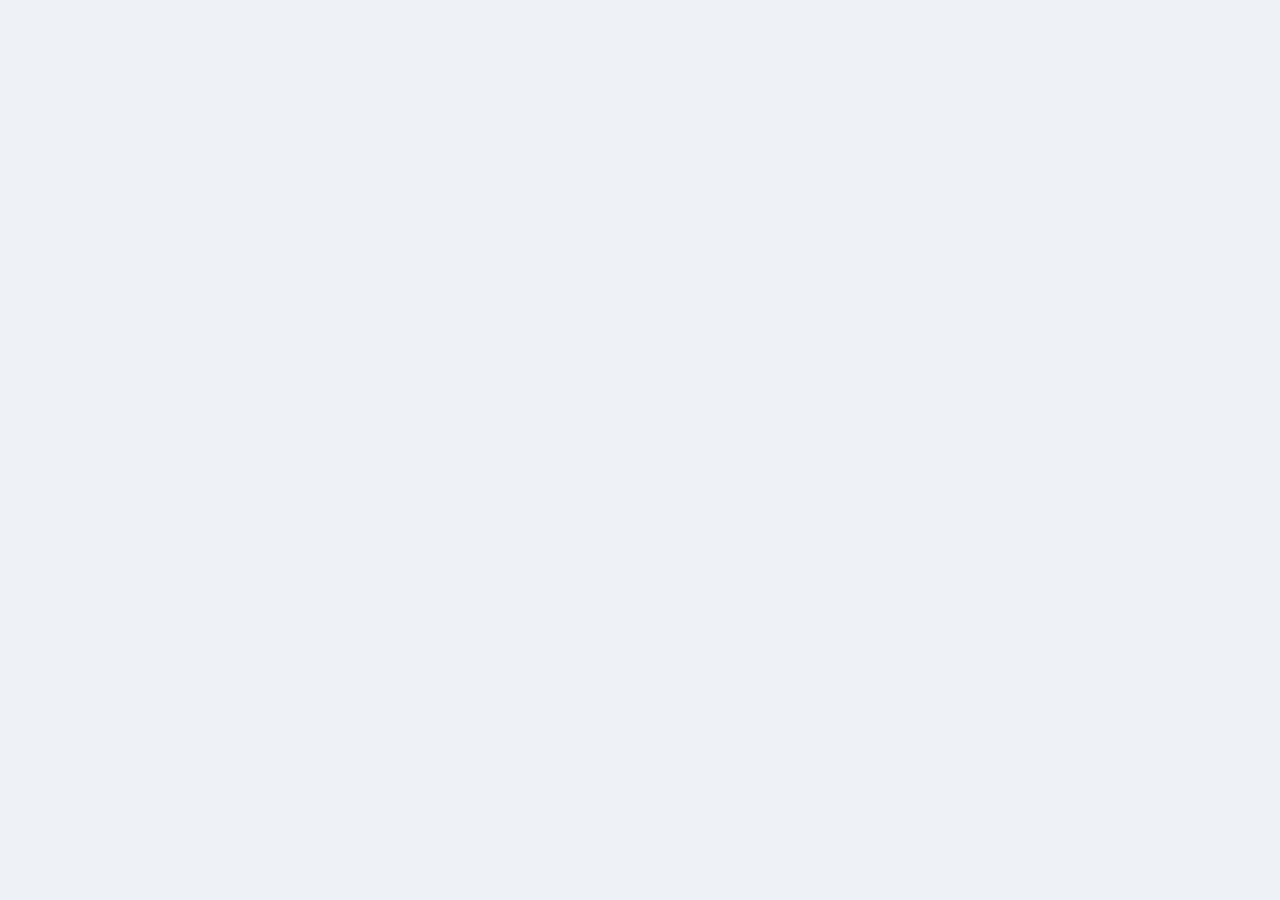
==== index.html @ 5fc493cb "Publish Migdal חיסכון חכם UI prototype Static HTML/CSS/JS click-through of the Smart Auto-Savings fl" ====
<!DOCTYPE html>
<html lang="he" dir="rtl">
<head>
<meta charset="utf-8">
<meta name="viewport" content="width=device-width, initial-scale=1">
<title>מגדל · חיסכון חכם — Smart Auto-Savings Flow</title>
<link rel="preconnect" href="https://fonts.googleapis.com">
<link rel="preconnect" href="https://fonts.gstatic.com" crossorigin>
<link href="https://fonts.googleapis.com/css2?family=Assistant:wght@300;400;500;600;700;800&display=swap" rel="stylesheet">
<link href="tokens.css" rel="stylesheet">
<link href="styles.css" rel="stylesheet">
<meta name="ext-resource-dependency" content="assets/migdal-logo.png" data-resource-id="migdalLogo" />
<meta name="ext-resource-dependency" content="assets/migdal-logo-white.png" data-resource-id="migdalLogoWhite" />
<template id="__bundler_thumbnail" data-bg-color="#020140">
  <svg viewBox="0 0 1200 800" xmlns="http://www.w3.org/2000/svg">
    <rect width="1200" height="800" fill="#020140"/>
    <circle cx="600" cy="360" r="150" fill="#a2eb9a"/>
    <text x="600" y="360" font-family="Arial, sans-serif" font-size="120" font-weight="800" fill="#020140" text-anchor="middle" dominant-baseline="central">₪</text>
    <text x="600" y="600" font-family="Arial, sans-serif" font-size="64" font-weight="800" fill="#ffffff" text-anchor="middle">חיסכון חכם</text>
  </svg>
</template>
</head>
<body>
<div id="root"></div>

<script src="https://unpkg.com/react@18.3.1/umd/react.development.js" integrity="sha384-hD6/rw4ppMLGNu3tX5cjIb+uRZ7UkRJ6BPkLpg4hAu/6onKUg4lLsHAs9EBPT82L" crossorigin="anonymous"></script>
<script src="https://unpkg.com/react-dom@18.3.1/umd/react-dom.development.js" integrity="sha384-u6aeetuaXnQ38mYT8rp6sbXaQe3NL9t+IBXmnYxwkUI2Hw4bsp2Wvmx4yRQF1uAm" crossorigin="anonymous"></script>
<script src="https://unpkg.com/@babel/standalone@7.29.0/babel.min.js" integrity="sha384-m08KidiNqLdpJqLq95G/LEi8Qvjl/xUYll3QILypMoQ65QorJ9Lvtp2RXYGBFj1y" crossorigin="anonymous"></script>

<script type="text/babel" src="chrome.jsx"></script>
<script type="text/babel" src="screens-a.jsx"></script>
<script type="text/babel" src="screens-b.jsx"></script>
<script type="text/babel" src="screens-c.jsx"></script>

<script type="text/babel">
const { useState, useEffect, useRef } = React;

const STEPS = [
  { id: 0, label: "גילוי" },
  { id: 1, label: "הסבר ערך" },
  { id: 2, label: "חיבור בנק" },
  { id: 3, label: "אשף · רצפה" },
  { id: 4, label: "אשף · הזדמנות" },
  { id: 5, label: "אשף · הקצאה ואישור" },
  { id: 6, label: "אשף · יעד וסיכום" },
  { id: 7, label: "הופעל" },
  { id: 8, label: "דשבורד" },
  { id: 9, label: "חודש חזק · אישור בנק" },
];

const DEFAULT_WZ = {
  floor: 500,
  rules: {
    cashflow: { on: true, pct: 20 },
    ceiling: { on: false, cap: 7000 },
    fixed: { on: false, amt: 300 },
    salary: { on: false, pct: 10 },
  },
  alloc: { gemel: 60, policy: 40 },
  approval: { floor: "auto", opp: "r2p" },
  guard: { on: true, balanceFloor: 3000, monthlyCap: 4000 },
  goal: 100000,
};

const LS = "migdal-smart-savings-v1";
function load() {
  try { return JSON.parse(localStorage.getItem(LS)) || {}; } catch (e) { return {}; }
}

function App() {
  const saved = load();
  const [step, setStep] = useState(saved.step || 0);
  const [activated, setActivated] = useState(saved.activated || false);
  const [bank, setBank] = useState(saved.bank || null);
  const [pushApproved, setPushApproved] = useState(saved.pushApproved || false);
  const [paused, setPaused] = useState(saved.paused || false);
  const [wz, setWz] = useState(saved.wz || DEFAULT_WZ);
  const [toast, setToast] = useState(false);
  const viewRef = useRef(null);

  // persist
  useEffect(() => {
    localStorage.setItem(LS, JSON.stringify({ step, activated, bank, pushApproved, paused, wz }));
  }, [step, activated, bank, pushApproved, paused, wz]);

  function go(n) {
    if (n === 7) setActivated(true);
    setStep(n);
    if (viewRef.current) viewRef.current.scrollTo({ top: 0, behavior: "auto" });
  }
  const upd = (patch) => setWz((p) => ({ ...p, ...patch }));

  function onApprove() {
    setPushApproved(true);
    setToast(true);
    setTimeout(() => setToast(false), 3600);
  }

  function reset() {
    setStep(0); setActivated(false); setBank(null); setPushApproved(false); setPaused(false); setWz(DEFAULT_WZ);
  }

  function renderScreen() {
    switch (step) {
      case 0: return <HomeScreen go={go} activated={activated} surplus={2300} />;
      case 1: return <EducationScreen go={go} />;
      case 2: return <ConnectScreen go={go} setBank={setBank} />;
      case 3: case 4: case 5: case 6:
        return <WizardScreen step={step} go={go} wz={wz} upd={upd} bank={bank} />;
      case 7: return <ConfirmScreen go={go} wz={wz} bank={bank} />;
      case 8: return <Dashboard go={go} wz={wz} pushApproved={pushApproved} paused={paused} setPaused={setPaused} />;
      case 9: return (
        <React.Fragment>
          <Dashboard go={go} wz={wz} pushApproved={pushApproved} paused={paused} setPaused={setPaused} />
          <StrongMonth go={go} onApprove={onApprove} bank={bank} />
        </React.Fragment>
      );
      default: return null;
    }
  }

  return (
    <React.Fragment>
      <div className="browser">
        <div className="browser-bar">
          <div className="dots"><i></i><i></i><i></i></div>
          <div className="url"><Icon name="lock" className="lock" /> my.migdal.co.il/personal/smart-savings</div>
          <div style={{ width: 54 }}></div>
        </div>
        <div className="browser-view" ref={viewRef}>
          {toast && <div className="toast"><Icon name="check" /> ₪1,500 הופקדו לקופת הגמל להשקעה · הטראקר עודכן</div>}
          <Header onHome={() => go(0)} />
          <SubNav active="המוצרים שלי" />
          {renderScreen()}
        </div>
      </div>

      {/* Flow navigator */}
      <div className="navrail">
        <button className="narr" disabled={step === 0} onClick={() => go(step - 1)}><Icon name="chevron-right" /></button>
        {STEPS.map((s, i) => (
          <React.Fragment key={s.id}>
            {(i === 3 || i === 7) && <span className="nsep"></span>}
            <span className={"nstep" + (step === s.id ? " cur" : "")} title={s.label} onClick={() => go(s.id)}>{s.id}</span>
          </React.Fragment>
        ))}
        <span className="nlabel">{STEPS[step].label}</span>
        <button className="narr" disabled={step === 9} onClick={() => go(step + 1)}><Icon name="chevron-left" /></button>
      </div>
    </React.Fragment>
  );
}

ReactDOM.createRoot(document.getElementById("root")).render(<App />);
</script>
</body>
</html>
---- tokens.css ----
/* ============================================================
   MIGDAL DESIGN SYSTEM — Foundations
   Colors + Typography tokens
   ------------------------------------------------------------
   Brand: Migdal (מגדל) — Israel's leading insurance & finance group.
   Direction: RTL (Hebrew-first). Latin supported.

   FONTS: Migdal's brand face is **Migdal RagSans** (self-hosted in fonts/).
   Four weights now supplied and wired: ExtraLight, Light, Bold, Black.
   Both display AND body use RagSans (body 400 renders the Light cut).
     - Display / headings : "Migdal RagSans"  (Bold 700, Black 900)
     - Body / UI          : "Migdal RagSans"  (Light, ~400)
   RagSans is loaded via @font-face in this file. "Assistant" remains only
   as a system fallback. Load Assistant from CDN if you want the fallback live:
   <link rel="preconnect" href="https://fonts.googleapis.com">
   <link rel="preconnect" href="https://fonts.gstatic.com" crossorigin>
   <link href="https://fonts.googleapis.com/css2?family=Assistant:wght@300;400;500;600;700;800&family=Heebo:wght@400;500;700;800;900&display=swap" rel="stylesheet">
   ============================================================ */

/* ---------- BRAND FONT (self-hosted) ----------
   Migdal RagSans — the real brand face. Four supplied weights, all self-hosted.
   Mapped across the numeric range so body (400) renders Light and headings
   (700) render Bold; Black (900) is available for big display moments.
   url() is relative to THIS stylesheet (project root). */
@font-face {
  font-family: "Migdal RagSans";
  src: url("fonts/1_Migdal_RagSans-ExtraLight.otf") format("opentype");
  font-weight: 100 275; font-style: normal; font-display: swap;
}
@font-face {
  font-family: "Migdal RagSans";
  src: url("fonts/1_Migdal_RagSans-Light.otf") format("opentype");
  font-weight: 300 450; font-style: normal; font-display: swap;
}
@font-face {
  font-family: "Migdal RagSans";
  src: url("fonts/1_Migdal_RagSans-Bold.otf") format("opentype");
  font-weight: 500 800; font-style: normal; font-display: swap;
}
@font-face {
  font-family: "Migdal RagSans";
  src: url("fonts/1_Migdal_RagSans-Black.otf") format("opentype");
  font-weight: 850 1000; font-style: normal; font-display: swap;
}

:root {
  /* ---------- BRAND CORE ---------- */
  --mig-ink:        #020140; /* primary navy — logo, body text, dark surfaces */
  --mig-ink-2:      #212058; /* softened navy — headings over light-blue bgs   */
  --mig-blue:       #3d65e3; /* signature indigo — links, "מגדל שלי" portal     */
  --mig-blue-deep:  #2a49ad; /* pressed / visited indigo                        */
  --mig-green:      #a2eb9a; /* signature mint — primary CTA fill               */
  --mig-green-600:  #8fe086; /* CTA hover                                       */
  --mig-green-700:  #74cf6f; /* CTA pressed                                     */
  --mig-green-soft: #96e6a1; /* mascot / illustration green                     */

  /* ---------- NEUTRALS ---------- */
  --mig-white:      #ffffff;
  --mig-paper:      #fbfbfd; /* page surface, faint cool white                  */
  --mig-mist:       #f3f6fb; /* section band / hover row                        */
  --mig-line-soft:  #e2e9f3; /* sub-nav band, hairline fills                    */
  --mig-line:       #d4ddec; /* borders, dividers                               */
  --mig-slate-400:  #9aa3bd; /* muted text, placeholders                        */
  --mig-slate-600:  #5b658a; /* secondary text                                  */

  /* ---------- MARKETING / GRADIENT ---------- */
  --mig-sky-1:      #d0ebfa; /* hero sky top                                    */
  --mig-sky-2:      #def0f9; /* hero sky mid                                    */
  --mig-sand:       #ecf0f3; /* hero floor / horizon                            */
  --grad-hero: linear-gradient(180deg, var(--mig-sky-1) 0%, var(--mig-sky-2) 48%, var(--mig-sand) 100%);

  /* ---------- SEMANTIC ---------- */
  --fg-1:           var(--mig-ink);      /* primary text          */
  --fg-2:           var(--mig-slate-600);/* secondary text        */
  --fg-3:           var(--mig-slate-400);/* tertiary / disabled   */
  --fg-on-dark:     var(--mig-white);
  --fg-link:        var(--mig-blue);
  --bg-1:           var(--mig-white);    /* base surface          */
  --bg-2:           var(--mig-mist);     /* raised band           */
  --bg-dark:        var(--mig-ink);      /* dark surface          */
  --accent:         var(--mig-green);    /* primary action        */
  --accent-fg:      var(--mig-ink);      /* text on green         */
  --success:        #3f8568; /* muted, mint-family green               */
  --warning:        #8f7636; /* restrained dark gold (de-orange-d)      */
  --error:          #b65058; /* muted dusty red, reserved for errors    */
  --info:           var(--mig-blue);

  /* ---------- TYPE FAMILIES ---------- */
  --font-display: "Migdal RagSans", "Heebo", system-ui, sans-serif;
  --font-body:    "Migdal RagSans", "Assistant", system-ui, sans-serif;
  --font-mono:    "SFMono-Regular", ui-monospace, "Menlo", monospace;

  /* ---------- TYPE SCALE (px @ 16 root) ---------- */
  --fs-display: 60px;  --lh-display: 1.04; --ls-display: -0.01em;
  --fs-h1:      44px;  --lh-h1:      1.08; --ls-h1:      -0.01em;
  --fs-h2:      32px;  --lh-h2:      1.12;
  --fs-h3:      24px;  --lh-h3:      1.2;
  --fs-h4:      20px;  --lh-h4:      1.25;
  --fs-lead:    22px;  --lh-lead:    1.45;
  --fs-body:    18px;  --lh-body:    1.55;
  --fs-sm:      16px;  --lh-sm:      1.5;
  --fs-cap:     14px;  --lh-cap:     1.45;
  --fs-micro:   12px;  --lh-micro:   1.4;

  --fw-light: 300; --fw-reg: 400; --fw-med: 500; --fw-semi: 600; --fw-bold: 700; --fw-black: 800;

  /* ---------- SPACING (4px base) ---------- */
  --sp-1: 4px;  --sp-2: 8px;  --sp-3: 12px; --sp-4: 16px; --sp-5: 20px;
  --sp-6: 24px; --sp-8: 32px; --sp-10: 40px; --sp-12: 48px; --sp-16: 64px;
  --sp-20: 80px; --sp-24: 96px;

  /* ---------- RADII ---------- */
  --r-xs: 4px; --r-sm: 8px; --r-md: 12px; --r-lg: 16px; --r-xl: 24px; --r-pill: 999px;

  /* ---------- ELEVATION ---------- */
  --sh-1: 0 1px 2px rgba(2,1,64,.06), 0 1px 1px rgba(2,1,64,.04);
  --sh-2: 0 4px 12px rgba(2,1,64,.08);
  --sh-3: 0 12px 32px rgba(2,1,64,.10);
  --sh-card: 0 18px 48px rgba(2,1,64,.12); /* big elevated marketing card */
  --sh-focus: 0 0 0 3px rgba(61,101,227,.35);
}

/* ============================================================
   SEMANTIC ELEMENT STYLES
   ============================================================ */
.mig-display { font-family: var(--font-display); font-weight: var(--fw-black);
  font-size: var(--fs-display); line-height: var(--lh-display); letter-spacing: var(--ls-display); color: var(--fg-1); }
.mig-h1 { font-family: var(--font-display); font-weight: var(--fw-bold);
  font-size: var(--fs-h1); line-height: var(--lh-h1); letter-spacing: var(--ls-h1); color: var(--fg-1); }
.mig-h2 { font-family: var(--font-display); font-weight: var(--fw-bold);
  font-size: var(--fs-h2); line-height: var(--lh-h2); color: var(--fg-1); }
.mig-h3 { font-family: var(--font-display); font-weight: var(--fw-bold);
  font-size: var(--fs-h3); line-height: var(--lh-h3); color: var(--fg-1); }
.mig-h4 { font-family: var(--font-body); font-weight: var(--fw-bold);
  font-size: var(--fs-h4); line-height: var(--lh-h4); color: var(--fg-1); }
.mig-lead { font-family: var(--font-body); font-weight: var(--fw-reg);
  font-size: var(--fs-lead); line-height: var(--lh-lead); color: var(--fg-2); }
.mig-body { font-family: var(--font-body); font-weight: var(--fw-reg);
  font-size: var(--fs-body); line-height: var(--lh-body); color: var(--fg-1); }
.mig-sm { font-family: var(--font-body); font-weight: var(--fw-reg);
  font-size: var(--fs-sm); line-height: var(--lh-sm); color: var(--fg-2); }
.mig-cap { font-family: var(--font-body); font-weight: var(--fw-med);
  font-size: var(--fs-cap); line-height: var(--lh-cap); color: var(--fg-3); }
.mig-link { color: var(--fg-link); text-decoration: none; font-weight: var(--fw-semi); }
.mig-link:hover { text-decoration: underline; }
---- styles.css ----
/* ============================================================
   Migdal — חיסכון חכם (Smart Auto-Savings)
   Flow inside the "מגדל שלי" personal area (אזור אישי).
   Tokens from tokens.css. RTL, Hebrew-first.
   ============================================================ */
* { box-sizing: border-box; }
html, body { margin: 0; padding: 0; }
body {
  font-family: var(--font-body);
  color: var(--mig-ink);
  background: #eef1f6;
  direction: rtl;
  -webkit-font-smoothing: antialiased;
}
button { font-family: var(--font-body); cursor: pointer; border: none; background: none; }
a { color: inherit; text-decoration: none; }
img { display: block; }
::-webkit-scrollbar { width: 10px; height: 10px; }
::-webkit-scrollbar-thumb { background: #c4cde0; border-radius: 99px; border: 2px solid #eef1f6; }

/* ---------- Browser frame (sells "this is the website") ---------- */
.browser {
  max-width: 1500px; margin: 22px auto; background: #fff;
  border-radius: 14px; overflow: hidden;
  box-shadow: 0 30px 80px rgba(2,1,64,.22);
}
.browser-bar {
  display: flex; align-items: center; gap: 14px;
  background: #e8ecf3; padding: 11px 16px; border-bottom: 1px solid #d8dfeb;
  direction: ltr;
}
.dots { display: flex; gap: 8px; }
.dots i { width: 12px; height: 12px; border-radius: 50%; display: block; }
.dots i:nth-child(1){ background:#ff5f57; } .dots i:nth-child(2){ background:#febc2e; } .dots i:nth-child(3){ background:#28c840; }
.url {
  flex: 1; background: #fff; border-radius: 8px; padding: 8px 14px;
  font: 13px/1 var(--font-mono); color: var(--mig-slate-600);
  display: flex; align-items: center; gap: 8px; max-width: 560px; margin: 0 auto;
}
.url .lock { width: 13px; height: 13px; color: var(--success); }
.browser-view { height: 820px; overflow-y: auto; overflow-x: hidden; background: var(--mig-white); position: relative; scroll-behavior: smooth; }

/* ---------- Header ---------- */
.hdr {
  position: sticky; top: 0; z-index: 40;
  display: flex; align-items: center; justify-content: space-between;
  padding: 14px 36px; background: #fff; border-bottom: 1px solid var(--mig-line-soft);
}
.hdr-logo { height: 40px; cursor: pointer; }
.hdr-nav { display: flex; align-items: center; gap: 26px; }
.hdr-nav a { font-weight: 700; font-size: 15.5px; color: var(--mig-ink); display: flex; align-items: center; gap: 5px; white-space: nowrap; cursor: pointer; }
.hdr-nav a.is-active { color: var(--mig-blue); border-bottom: 3px solid var(--mig-blue); padding-bottom: 4px; }
.hdr-nav a:hover { color: var(--mig-blue); }
.hdr-nav .cv { width: 14px; height: 14px; color: var(--mig-slate-600); }
.hdr-left { display: flex; align-items: center; gap: 18px; }
.hdr-pill { background: var(--mig-ink); color: #fff; font-weight: 700; font-size: 14px; padding: 9px 18px; border-radius: 999px; }
.hdr-pill b { color: var(--mig-green); font-weight: 700; }
.hdr-lang { display: flex; align-items: center; gap: 16px; font-size: 14.5px; font-weight: 700; color: var(--mig-ink); }
.hdr-lang a { display: flex; align-items: center; gap: 5px; cursor: pointer; }
.hdr-lang .cv { width: 13px; height: 13px; color: var(--mig-slate-600); }

/* ---------- Subnav ---------- */
.subnav { display: flex; align-items: center; justify-content: space-between; background: var(--mig-line-soft); padding: 12px 36px; }
.subnav-links { display: flex; gap: 28px; }
.subnav-links a { font-weight: 700; font-size: 15px; color: var(--mig-ink); cursor: pointer; }
.subnav-links a:hover, .subnav-links a.active { color: var(--mig-blue); }
.subnav-note { display: flex; align-items: center; gap: 9px; font-size: 13.5px; color: var(--mig-slate-600); font-weight: 700; }
.subnav-note .bell { position: relative; }
.subnav-note .bell svg { width: 21px; height: 21px; color: var(--mig-ink); }
.subnav-note .bell::after { content:""; position: absolute; top: -1px; left: -1px; width: 8px; height: 8px; background: var(--error); border-radius: 50%; border: 2px solid var(--mig-line-soft); }

/* ---------- Hero band ---------- */
.band { background: linear-gradient(180deg,#f4f6fa 0%, #eef2f8 100%); padding: 26px 36px 30px; border-bottom: 1px solid var(--mig-line-soft); }
.band-inner { max-width: 1180px; margin: 0 auto; }
.crumbs { display: flex; gap: 8px; align-items: center; font-size: 13.5px; color: var(--mig-slate-600); font-weight: 700; margin-bottom: 10px; }
.crumbs .sep { color: var(--mig-slate-400); }
.crumbs .cur { color: var(--mig-ink); }
.band h1 { font-family: var(--font-display); font-weight: 800; font-size: 46px; color: var(--mig-blue); margin: 6px 0 0; }

/* ---------- Page container ---------- */
.page { max-width: 1180px; margin: 0 auto; padding: 30px 36px 80px; }
.hello { text-align: center; margin: 8px 0 30px; }
.hello h2 { font-family: var(--font-display); font-weight: 800; font-size: 30px; color: var(--mig-ink); margin: 0 0 4px; }
.hello p { font-size: 15px; color: var(--mig-slate-600); margin: 0; font-weight: 600; }

/* ---------- Section divider ---------- */
.divider { display: flex; align-items: center; gap: 22px; margin: 40px 0 26px; }
.divider::before, .divider::after { content:""; flex: 1; height: 2px; background: var(--mig-ink); opacity: .85; }
.divider span { font-family: var(--font-display); font-weight: 800; font-size: 21px; color: var(--mig-ink); white-space: nowrap; }
.section-title { font-family: var(--font-display); font-weight: 800; font-size: 26px; color: var(--mig-ink); text-align: center; margin: 30px 0 22px; }

/* ---------- Lipped cards (the portal signature) ---------- */
.tiles { display: grid; grid-template-columns: repeat(4,1fr); gap: 20px; }
.lip {
  position: relative; background: #fff; border-radius: 16px; padding: 26px 24px;
  box-shadow: 0 6px 18px rgba(2,1,64,.07);
}
.lip::after {
  content: ""; position: absolute; left: 10px; right: 10px; bottom: -5px; height: 16px;
  background: var(--mig-ink); border-radius: 0 0 16px 16px; z-index: -1;
}
.lip.blue::after { background: var(--mig-blue); }
.lip.green::after { background: var(--mig-green-700); }
.tile { display: flex; align-items: center; justify-content: space-between; cursor: pointer; transition: transform .14s; }
.tile:hover { transform: translateY(-2px); }
.tile .lbl { display: flex; flex-direction: column; gap: 6px; }
.tile .lbl b { font-family: var(--font-display); font-weight: 800; font-size: 19px; color: var(--mig-ink); }
.tile .chev { color: var(--mig-ink); display: flex; }
.tile .chev svg { width: 20px; height: 20px; }
.tile .ic { width: 40px; height: 40px; color: var(--mig-ink); }
.tile .ic svg { width: 34px; height: 34px; stroke-width: 1.4; }

/* product card */
.prods { display: grid; grid-template-columns: repeat(2,1fr); gap: 24px; max-width: 900px; margin: 0 auto; }
.pcard { position: relative; background: #fff; border-radius: 16px; padding: 30px 28px 26px; box-shadow: 0 8px 22px rgba(2,1,64,.08); display: flex; flex-direction: column; align-items: center; text-align: center; min-height: 230px; }
.pcard::after { content:""; position: absolute; left: 12px; right: 12px; bottom: -5px; height: 16px; background: var(--mig-blue); border-radius: 0 0 16px 16px; z-index: -1; }
.pcard h3 { font-family: var(--font-display); font-weight: 800; font-size: 23px; color: var(--mig-ink); margin: 0 0 16px; }
.pcard .bal { font-size: 18px; color: var(--mig-ink); font-weight: 600; margin-bottom: auto; }
.pcard .bal b { font-weight: 800; }
.pcard .cta-out { margin-top: 22px; border: 1.6px solid var(--mig-blue); color: var(--mig-blue); font-weight: 800; font-size: 15px; padding: 11px 26px; border-radius: 999px; background: #fff; }
.pcard .cta-fill { margin-top: 22px; background: var(--mig-blue); color: #fff; font-weight: 800; font-size: 15px; padding: 12px 30px; border-radius: 999px; }
.pcard .cta-out:hover { background: var(--mig-blue); color: #fff; }

/* ---------- Buttons ---------- */
.btn { display: inline-flex; align-items: center; justify-content: center; gap: 10px; font-weight: 800; border-radius: 999px; transition: background .15s, transform .08s, box-shadow .15s; font-size: 17px; padding: 14px 30px; }
.btn:active { transform: translateY(1px); }
.btn svg { width: 19px; height: 19px; }
.btn-green { background: var(--mig-green); color: var(--mig-ink); }
.btn-green:hover { background: var(--mig-green-600); }
.btn-green:active { background: var(--mig-green-700); }
.btn-dark { background: var(--mig-ink); color: #fff; }
.btn-dark .cgreen { color: var(--mig-green); }
.btn-dark:hover { background: #0a0a52; }
.btn-blue { background: var(--mig-blue); color: #fff; }
.btn-blue:hover { background: var(--mig-blue-deep); }
.btn-ghost { background: #fff; color: var(--mig-blue); border: 1.6px solid var(--mig-line); }
.btn-ghost:hover { background: var(--mig-mist); border-color: var(--mig-blue); }
.btn-lg { font-size: 19px; padding: 16px 38px; }
.btn-sm { font-size: 14.5px; padding: 10px 22px; }
.btn-block { width: 100%; }
.btn[disabled] { opacity: .45; pointer-events: none; }

/* ============================================================
   DISCOVERY BANNER (launch — prominent)
   ============================================================ */
.promo {
  position: relative; overflow: hidden; border-radius: 22px;
  background: linear-gradient(110deg,#020140 0%, #14155f 55%, #21357e 100%);
  color: #fff; padding: 40px 46px; margin-bottom: 8px;
  box-shadow: 0 18px 48px rgba(2,1,64,.22);
  display: flex; align-items: center; justify-content: space-between; gap: 40px;
}
.promo::before { content:""; position: absolute; inset: 0; background:
  radial-gradient(420px 280px at 12% 120%, rgba(162,235,154,.22), transparent 70%); pointer-events: none; }
.promo-txt { position: relative; max-width: 620px; }
.promo .kick { display: inline-flex; align-items: center; gap: 8px; background: rgba(162,235,154,.16); color: var(--mig-green); font-weight: 800; font-size: 14px; padding: 7px 14px; border-radius: 999px; margin-bottom: 16px; }
.promo .kick svg { width: 16px; height: 16px; }
.promo h2 { font-family: var(--font-display); font-weight: 800; font-size: 38px; line-height: 1.1; margin: 0 0 14px; letter-spacing: -.01em; }
.promo h2 em { font-style: normal; color: var(--mig-green); }
.promo p { font-size: 18px; line-height: 1.5; color: #cdd3ee; margin: 0 0 26px; }
.promo .promo-cta { display: flex; align-items: center; gap: 16px; flex-wrap: wrap; }
.promo .later { color: #cdd3ee; font-weight: 700; font-size: 15px; cursor: pointer; }
.promo .later:hover { color: #fff; text-decoration: underline; }
.promo-art { position: relative; flex: none; width: 280px; display: flex; align-items: center; justify-content: center; }
.surplus-coin {
  width: 220px; height: 220px; border-radius: 50%;
  background: radial-gradient(circle at 35% 30%, #b6f0ae, #7fd87a 70%);
  display: flex; flex-direction: column; align-items: center; justify-content: center;
  box-shadow: 0 18px 40px rgba(116,207,111,.4), inset 0 -8px 18px rgba(0,0,0,.08);
  color: var(--mig-ink);
}
.surplus-coin .s-lbl { font-size: 14px; font-weight: 800; opacity: .8; }
.surplus-coin .s-num { font-family: var(--font-display); font-weight: 800; font-size: 44px; line-height: 1; margin: 4px 0; }
.surplus-coin .s-sub { font-size: 13px; font-weight: 700; opacity: .75; }
.discover-note { font-size: 13px; color: var(--mig-slate-400); text-align: center; margin: 14px 0 0; }

/* subtle (post-launch) menu pill — shown in nav dropdown context, decorative */

/* ============================================================
   GENERIC FLOW SCREEN SCAFFOLD
   ============================================================ */
.flow { max-width: 760px; margin: 0 auto; padding: 38px 36px 90px; }
.flow-wide { max-width: 1000px; }
.eyebrow { display: inline-flex; align-items: center; gap: 9px; color: var(--mig-blue); font-weight: 800; font-size: 14px; letter-spacing: .02em; margin-bottom: 14px; }
.eyebrow svg { width: 18px; height: 18px; }
.flow h1.t { font-family: var(--font-display); font-weight: 800; font-size: 40px; line-height: 1.12; color: var(--mig-ink); margin: 0 0 16px; letter-spacing: -.01em; }
.flow h1.t em { font-style: normal; color: var(--mig-blue); }
.flow .lead { font-size: 19px; line-height: 1.55; color: var(--mig-slate-600); margin: 0 0 28px; }

/* ---------- Education / aha ---------- */
.aha-hook { background: #fff; border-radius: 20px; box-shadow: 0 14px 40px rgba(2,1,64,.10); padding: 38px; margin-bottom: 26px; text-align: center; border: 1px solid var(--mig-line-soft); }
.aha-hook .small { font-size: 16px; color: var(--mig-slate-600); font-weight: 700; margin: 0 0 6px; }
.aha-hook .big { font-family: var(--font-display); font-weight: 800; font-size: 56px; color: var(--mig-ink); line-height: 1; margin: 8px 0; }
.aha-hook .big span { color: var(--success); }
.aha-hook .cap { font-size: 16px; color: var(--mig-slate-600); margin: 10px 0 0; }
.aha-hook .underline-art { width: 200px; height: 8px; margin: 18px auto 0; border-radius: 99px; background: linear-gradient(90deg, var(--mig-green), var(--mig-blue)); opacity: .5; }

/* growth illustration */
.growth { background: #fff; border-radius: 20px; box-shadow: 0 14px 40px rgba(2,1,64,.10); padding: 34px 36px; border: 1px solid var(--mig-line-soft); }
.growth h3 { font-family: var(--font-display); font-weight: 800; font-size: 24px; margin: 0 0 4px; color: var(--mig-ink); }
.growth .sub { font-size: 15px; color: var(--mig-slate-600); margin: 0 0 24px; }
.chart { position: relative; height: 230px; margin: 0 0 8px; }
.bars { display: flex; align-items: flex-end; justify-content: space-around; gap: 26px; height: 100%; padding: 0 8px; border-bottom: 2px solid var(--mig-line); }
.bar-col { flex: 1; display: flex; flex-direction: column; align-items: center; gap: 0; height: 100%; justify-content: flex-end; }
.bar { width: 100%; max-width: 96px; border-radius: 10px 10px 0 0; display: flex; flex-direction: column; justify-content: flex-end; position: relative; transition: height .9s cubic-bezier(.22,1,.36,1); }
.bar .seg-principal { background: var(--mig-blue); border-radius: 10px 10px 0 0; }
.bar .seg-tax { background: var(--mig-green); }
.bar .seg-scn { background: repeating-linear-gradient(45deg, #d7def0, #d7def0 6px, #e7ecf6 6px, #e7ecf6 12px); border-radius: 10px 10px 0 0; }
.bar-yr { font-size: 13.5px; font-weight: 800; color: var(--mig-slate-600); margin-top: 10px; }
.bar-top { position: absolute; top: -24px; left: 50%; transform: translateX(-50%); font-family: var(--font-display); font-weight: 800; font-size: 15px; color: var(--mig-ink); white-space: nowrap; }
.legend { display: flex; gap: 22px; flex-wrap: wrap; margin: 22px 0 0; }
.legend span { display: flex; align-items: center; gap: 8px; font-size: 14px; font-weight: 700; color: var(--mig-slate-600); }
.legend i { width: 14px; height: 14px; border-radius: 4px; display: block; }
.disclaimer { font-size: 12.5px; line-height: 1.5; color: var(--mig-slate-400); margin: 20px 0 0; padding: 14px 16px; background: var(--mig-mist); border-radius: 12px; }

/* trust strip */
.trust { display: grid; grid-template-columns: repeat(3,1fr); gap: 16px; margin: 26px 0; }
.trust .t { background: #fff; border: 1px solid var(--mig-line); border-radius: 14px; padding: 20px; display: flex; flex-direction: column; gap: 10px; }
.trust .t .ico { width: 42px; height: 42px; border-radius: 11px; background: var(--mig-line-soft); display: flex; align-items: center; justify-content: center; color: var(--mig-ink); }
.trust .t .ico svg { width: 22px; height: 22px; }
.trust .t b { font-family: var(--font-display); font-weight: 800; font-size: 17px; color: var(--mig-ink); }
.trust .t p { font-size: 14px; line-height: 1.45; color: var(--mig-slate-600); margin: 0; }

/* ---------- Bank connect (Open Finance hosted) ---------- */
.of-scrim { position: absolute; inset: 0; background: rgba(2,1,64,.5); z-index: 70; display: flex; align-items: center; justify-content: center; padding: 30px; backdrop-filter: blur(2px); }
.of-modal { background: #fff; border-radius: 22px; width: 460px; max-width: 100%; box-shadow: 0 30px 80px rgba(2,1,64,.4); overflow: hidden; }
.of-head { background: var(--mig-ink); color: #fff; padding: 18px 24px; display: flex; align-items: center; justify-content: space-between; }
.of-head .of-brand { display: flex; align-items: center; gap: 10px; font-weight: 800; font-size: 15px; }
.of-head .of-brand .secure { display: flex; align-items: center; gap: 6px; font-size: 12px; color: var(--mig-green); font-weight: 700; }
.of-head .of-brand .secure svg { width: 14px; height: 14px; }
.of-body { padding: 30px 28px; }
.of-body h3 { font-family: var(--font-display); font-weight: 800; font-size: 22px; margin: 0 0 6px; color: var(--mig-ink); text-align: center; }
.of-body .p { font-size: 14.5px; color: var(--mig-slate-600); text-align: center; margin: 0 0 22px; line-height: 1.5; }
.bank-grid { display: grid; grid-template-columns: repeat(3,1fr); gap: 12px; margin-bottom: 22px; }
.bank-opt { border: 1.6px solid var(--mig-line); border-radius: 14px; padding: 16px 10px; text-align: center; cursor: pointer; transition: all .14s; background: #fff; }
.bank-opt:hover { border-color: var(--mig-blue); background: var(--mig-mist); }
.bank-opt.sel { border-color: var(--mig-blue); box-shadow: var(--sh-focus); }
.bank-logo { width: 44px; height: 44px; border-radius: 12px; margin: 0 auto 9px; display: flex; align-items: center; justify-content: center; font-family: var(--font-display); font-weight: 800; font-size: 20px; color: #fff; }
.bank-opt .bn { font-size: 13px; font-weight: 800; color: var(--mig-ink); }
.of-foot { font-size: 12px; color: var(--mig-slate-400); text-align: center; margin: 16px 0 0; display: flex; align-items: center; justify-content: center; gap: 7px; }
.of-foot svg { width: 14px; height: 14px; }
.of-redirect { text-align: center; padding: 20px 0 6px; }
.spinner { width: 44px; height: 44px; border: 4px solid var(--mig-line); border-top-color: var(--mig-blue); border-radius: 50%; margin: 0 auto 18px; animation: spin 1s linear infinite; }
@keyframes spin { to { transform: rotate(360deg); } }

/* ---------- Wizard ---------- */
.wiz-head { max-width: 760px; margin: 0 auto; padding: 30px 36px 0; }
.steps { display: flex; align-items: center; gap: 0; margin: 0 0 8px; }
.steps .st { display: flex; align-items: center; flex: 1; }
.steps .dot { width: 30px; height: 30px; border-radius: 50%; background: var(--mig-line); color: var(--mig-slate-600); display: flex; align-items: center; justify-content: center; font-weight: 800; font-size: 14px; flex: none; transition: all .2s; }
.steps .st.done .dot { background: var(--mig-blue); color: #fff; }
.steps .st.cur .dot { background: var(--mig-ink); color: #fff; box-shadow: 0 0 0 5px rgba(2,1,64,.12); }
.steps .ln { flex: 1; height: 3px; background: var(--mig-line); margin: 0 6px; border-radius: 99px; }
.steps .st.done .ln { background: var(--mig-blue); }
.step-labels { display: flex; justify-content: space-between; font-size: 12.5px; font-weight: 700; color: var(--mig-slate-400); margin-bottom: 4px; }
.step-labels span.cur { color: var(--mig-ink); }

.card-q { background: #fff; border: 1px solid var(--mig-line-soft); border-radius: 20px; box-shadow: 0 10px 30px rgba(2,1,64,.07); padding: 34px 36px; margin-bottom: 22px; }
.card-q .qh { font-family: var(--font-display); font-weight: 800; font-size: 26px; color: var(--mig-ink); margin: 0 0 6px; }
.card-q .qs { font-size: 16px; color: var(--mig-slate-600); margin: 0 0 24px; line-height: 1.5; }
.suggested { display: inline-flex; align-items: center; gap: 7px; font-size: 13px; font-weight: 800; color: var(--success); background: rgba(63,133,104,.1); padding: 5px 12px; border-radius: 999px; margin-right: 8px; }
.suggested svg { width: 14px; height: 14px; }

/* amount stepper */
.amount { display: flex; align-items: center; justify-content: center; gap: 18px; margin: 8px 0 18px; }
.amount button { width: 48px; height: 48px; border-radius: 50%; background: var(--mig-mist); color: var(--mig-ink); font-size: 26px; font-weight: 800; display: flex; align-items: center; justify-content: center; border: 1.5px solid var(--mig-line); }
.amount button:hover { background: var(--mig-line-soft); }
.amount .val { font-family: var(--font-display); font-weight: 800; font-size: 48px; color: var(--mig-ink); min-width: 200px; text-align: center; }
.amount .val small { font-size: 26px; }
.slider { width: 100%; -webkit-appearance: none; height: 8px; border-radius: 99px; background: linear-gradient(90deg, var(--mig-blue) var(--fill,40%), var(--mig-line) var(--fill,40%)); outline: none; margin: 6px 0 2px; }
.slider::-webkit-slider-thumb { -webkit-appearance: none; width: 26px; height: 26px; border-radius: 50%; background: #fff; border: 4px solid var(--mig-blue); cursor: pointer; box-shadow: var(--sh-2); }
.slider-ends { display: flex; justify-content: space-between; font-size: 13px; color: var(--mig-slate-400); font-weight: 700; }

/* rule option cards */
.rules { display: flex; flex-direction: column; gap: 14px; }
.rule { border: 1.8px solid var(--mig-line); border-radius: 16px; padding: 20px 22px; cursor: pointer; transition: all .14s; display: flex; gap: 16px; align-items: flex-start; background: #fff; }
.rule:hover { border-color: var(--mig-blue); background: var(--mig-mist); }
.rule.sel { border-color: var(--mig-blue); background: #f3f6ff; box-shadow: var(--sh-focus); }
.rule .rico { width: 48px; height: 48px; border-radius: 13px; background: var(--mig-line-soft); display: flex; align-items: center; justify-content: center; color: var(--mig-ink); flex: none; }
.rule.sel .rico { background: var(--mig-blue); color: #fff; }
.rule .rico svg { width: 26px; height: 26px; }
.rule .rtxt { flex: 1; }
.rule .rtxt .rt { font-family: var(--font-display); font-weight: 800; font-size: 18px; color: var(--mig-ink); display: flex; align-items: center; gap: 10px; }
.rule .rtxt .rt .hero-badge { font-size: 11px; font-weight: 800; color: var(--mig-ink); background: var(--mig-green); padding: 3px 9px; border-radius: 999px; }
.rule .rtxt .rd { font-size: 14.5px; color: var(--mig-slate-600); margin: 5px 0 0; line-height: 1.45; }
.rule .rcheck { width: 26px; height: 26px; border-radius: 50%; border: 2px solid var(--mig-line); flex: none; display: flex; align-items: center; justify-content: center; }
.rule.sel .rcheck { background: var(--mig-blue); border-color: var(--mig-blue); color: #fff; }
.rule.sel .rcheck svg { width: 16px; height: 16px; }
.rule .rcheck svg { display: none; }
.rule.sel .rcheck svg { display: block; }

/* allocation */
.alloc-row { display: flex; align-items: center; gap: 18px; padding: 18px 0; border-bottom: 1px solid var(--mig-line-soft); }
.alloc-row:last-child { border-bottom: none; }
.alloc-row .ai { width: 46px; height: 46px; border-radius: 12px; background: var(--mig-line-soft); display: flex; align-items: center; justify-content: center; color: var(--mig-ink); flex: none; }
.alloc-row .ai svg { width: 24px; height: 24px; }
.alloc-row .an { flex: 1; }
.alloc-row .an b { font-family: var(--font-display); font-weight: 800; font-size: 17px; color: var(--mig-ink); display: block; }
.alloc-row .an small { font-size: 13px; color: var(--mig-slate-400); font-family: var(--font-mono); }
.alloc-pct { display: flex; align-items: center; gap: 8px; }
.alloc-pct input { width: 78px; font-family: var(--font-display); font-weight: 800; font-size: 22px; text-align: center; padding: 8px; border: 1.6px solid var(--mig-line); border-radius: 10px; color: var(--mig-ink); }
.alloc-pct input:focus { outline: none; border-color: var(--mig-blue); box-shadow: var(--sh-focus); }
.alloc-pct .pc { font-size: 20px; font-weight: 800; color: var(--mig-slate-600); }
.alloc-total { display: flex; justify-content: space-between; align-items: center; margin-top: 18px; padding: 14px 18px; background: var(--mig-mist); border-radius: 12px; font-weight: 800; font-size: 16px; color: var(--mig-ink); }
.alloc-total .ok { color: var(--success); display: flex; align-items: center; gap: 6px; }
.alloc-total .bad { color: var(--error); }
.spillover-note { display: flex; gap: 12px; align-items: flex-start; margin-top: 16px; padding: 16px 18px; background: linear-gradient(100deg, rgba(162,235,154,.16), rgba(61,101,227,.08)); border-radius: 14px; border: 1px solid rgba(61,101,227,.18); }
.spillover-note svg { width: 26px; height: 26px; color: var(--mig-blue); flex: none; margin-top: 2px; }
.spillover-note b { font-weight: 800; color: var(--mig-ink); }
.spillover-note p { margin: 4px 0 0; font-size: 14px; color: var(--mig-slate-600); line-height: 1.45; }

/* toggles / approval */
.approve-row, .guard-row { display: flex; align-items: center; gap: 16px; padding: 18px 0; border-bottom: 1px solid var(--mig-line-soft); }
.approve-row:last-child, .guard-row:last-child { border-bottom: none; }
.ar-txt { flex: 1; }
.ar-txt b { font-family: var(--font-display); font-weight: 800; font-size: 17px; color: var(--mig-ink); display: block; }
.ar-txt p { font-size: 14px; color: var(--mig-slate-600); margin: 3px 0 0; line-height: 1.45; }
.seg { display: flex; background: var(--mig-mist); border-radius: 999px; padding: 4px; gap: 2px; flex: none; }
.seg button { padding: 9px 16px; border-radius: 999px; font-weight: 800; font-size: 14px; color: var(--mig-slate-600); white-space: nowrap; }
.seg button.on { background: var(--mig-ink); color: #fff; }
.seg.green button.on { background: var(--mig-green); color: var(--mig-ink); }
.switch { width: 56px; height: 32px; border-radius: 999px; background: var(--mig-line); position: relative; flex: none; transition: background .18s; cursor: pointer; }
.switch.on { background: var(--success); }
.switch::after { content:""; position: absolute; top: 3px; right: 3px; width: 26px; height: 26px; border-radius: 50%; background: #fff; box-shadow: 0 2px 5px rgba(0,0,0,.2); transition: transform .18s; }
.switch.on::after { transform: translateX(-24px); }
.guard-field { display: flex; align-items: center; gap: 10px; }
.guard-field input { width: 110px; font-family: var(--font-display); font-weight: 800; font-size: 18px; text-align: center; padding: 8px; border: 1.6px solid var(--mig-line); border-radius: 10px; color: var(--mig-ink); }
.guard-field input:focus { outline: none; border-color: var(--mig-blue); box-shadow: var(--sh-focus); }

/* goal */
.goal-amount { text-align: center; padding: 10px 0 0; }
.goal-amount .gv { font-family: var(--font-display); font-weight: 800; font-size: 54px; color: var(--mig-blue); }
.goal-amount .gv small { font-size: 28px; color: var(--mig-ink); }

/* review summary */
.review { display: flex; flex-direction: column; gap: 0; }
.rev-row { display: flex; align-items: flex-start; justify-content: space-between; gap: 16px; padding: 16px 0; border-bottom: 1px solid var(--mig-line-soft); }
.rev-row:last-child { border-bottom: none; }
.rev-row .rl { font-size: 14px; color: var(--mig-slate-600); font-weight: 700; display: flex; align-items: center; gap: 9px; }
.rev-row .rl svg { width: 18px; height: 18px; color: var(--mig-blue); }
.rev-row .rv { font-family: var(--font-display); font-weight: 800; font-size: 16px; color: var(--mig-ink); text-align: left; }
.rev-row .rv .sm { display: block; font-family: var(--font-body); font-weight: 600; font-size: 13px; color: var(--mig-slate-400); }

/* sticky wizard footer */
.wiz-foot { max-width: 760px; margin: 0 auto; display: flex; align-items: center; justify-content: space-between; gap: 16px; padding: 4px 36px 0; }
.wiz-foot .back { color: var(--mig-slate-600); font-weight: 800; font-size: 16px; display: flex; align-items: center; gap: 8px; }
.wiz-foot .back svg { width: 18px; height: 18px; }
.wiz-foot .back:hover { color: var(--mig-ink); }

/* ---------- Confirmation ---------- */
.confirm { text-align: center; max-width: 640px; margin: 0 auto; padding: 50px 36px 90px; }
.confirm .check { width: 110px; height: 110px; border-radius: 50%; background: var(--mig-green); display: flex; align-items: center; justify-content: center; margin: 0 auto 28px; box-shadow: 0 14px 40px rgba(116,207,111,.4); animation: pop .5s cubic-bezier(.18,1.4,.4,1); }
.confirm .check svg { width: 56px; height: 56px; color: var(--mig-ink); }
@keyframes pop { from { transform: scale(.6); } to { transform: scale(1); } }
.confirm h1 { font-family: var(--font-display); font-weight: 800; font-size: 40px; color: var(--mig-ink); margin: 0 0 14px; }
.confirm .lead { font-size: 19px; color: var(--mig-slate-600); line-height: 1.55; margin: 0 0 30px; }
.confirm .recap { background: #fff; border: 1px solid var(--mig-line-soft); border-radius: 18px; box-shadow: 0 10px 30px rgba(2,1,64,.07); padding: 26px 30px; text-align: right; margin: 0 0 30px; }

/* ============================================================
   DASHBOARD (steady state)
   ============================================================ */
.dash-head { display: flex; align-items: flex-start; justify-content: space-between; gap: 20px; margin-bottom: 26px; flex-wrap: wrap; }
.dash-head .dh-l h2 { font-family: var(--font-display); font-weight: 800; font-size: 32px; color: var(--mig-ink); margin: 0 0 6px; }
.dash-head .dh-l p { font-size: 15px; color: var(--mig-slate-600); margin: 0; font-weight: 600; display: flex; align-items: center; gap: 8px; }
.dash-head .dh-l .live { display: inline-flex; align-items: center; gap: 6px; color: var(--success); font-weight: 800; }
.dash-head .dh-l .live i { width: 9px; height: 9px; border-radius: 50%; background: var(--success); display: block; animation: pulse 1.8s infinite; }
@keyframes pulse { 0%,100%{ opacity:1; } 50%{ opacity:.3; } }
.dash-head .dh-r { display: flex; gap: 10px; }
.dash-head .pausebtn { background: #fff; border: 1.6px solid var(--mig-line); color: var(--mig-ink); font-weight: 800; font-size: 14.5px; padding: 11px 20px; border-radius: 999px; display: flex; align-items: center; gap: 8px; }
.dash-head .pausebtn:hover { border-color: var(--error); color: var(--error); }
.dash-head .pausebtn svg { width: 17px; height: 17px; }

/* blue data tiles */
.data-tiles { display: grid; grid-template-columns: repeat(3,1fr); gap: 18px; margin-bottom: 28px; }
.dtile { border-radius: 18px; padding: 24px 26px; color: #fff; position: relative; overflow: hidden; min-height: 130px; display: flex; flex-direction: column; justify-content: space-between; }
.dtile.blue { background: var(--mig-blue); }
.dtile.navy { background: var(--mig-ink); }
.dtile.green { background: linear-gradient(135deg,#7fd87a,#5fc466); color: var(--mig-ink); }
.dtile .dl { font-size: 15px; font-weight: 700; opacity: .92; display: flex; align-items: center; gap: 8px; }
.dtile .dl svg { width: 18px; height: 18px; }
.dtile .dn { font-family: var(--font-display); font-weight: 800; font-size: 38px; line-height: 1; }
.dtile .dn small { font-size: 20px; }
.dtile .dsub { font-size: 13px; opacity: .8; font-weight: 600; margin-top: 4px; }

/* goal tracker */
.goal-card { background: #fff; border: 1px solid var(--mig-line-soft); border-radius: 18px; box-shadow: 0 10px 30px rgba(2,1,64,.07); padding: 28px 30px; margin-bottom: 22px; }
.goal-card .gc-top { display: flex; align-items: center; justify-content: space-between; margin-bottom: 18px; }
.goal-card .gc-top h3 { font-family: var(--font-display); font-weight: 800; font-size: 22px; margin: 0; color: var(--mig-ink); }
.goal-card .gc-top .edit { color: var(--mig-blue); font-weight: 800; font-size: 14px; display: flex; align-items: center; gap: 6px; }
.goal-card .gc-top .edit svg { width: 16px; height: 16px; }
.progress { height: 22px; border-radius: 99px; background: var(--mig-line-soft); overflow: hidden; position: relative; }
.progress .fill { height: 100%; border-radius: 99px; background: linear-gradient(90deg, var(--mig-blue), var(--mig-green)); transition: width 1.1s cubic-bezier(.22,1,.36,1); display: flex; align-items: center; }
.progress-meta { display: flex; justify-content: space-between; margin-top: 12px; font-size: 14px; }
.progress-meta b { font-family: var(--font-display); font-weight: 800; font-size: 18px; color: var(--mig-ink); }
.progress-meta .muted { color: var(--mig-slate-600); font-weight: 600; }

/* deposits list */
.panel { background: #fff; border: 1px solid var(--mig-line-soft); border-radius: 18px; box-shadow: 0 10px 30px rgba(2,1,64,.07); padding: 26px 30px; margin-bottom: 22px; }
.panel h3 { font-family: var(--font-display); font-weight: 800; font-size: 22px; margin: 0 0 6px; color: var(--mig-ink); }
.panel .ph { display: flex; align-items: center; justify-content: space-between; margin-bottom: 18px; }
.panel .ph .lnk { color: var(--mig-blue); font-weight: 800; font-size: 14px; }
.dep { display: flex; align-items: center; gap: 16px; padding: 15px 0; border-bottom: 1px solid var(--mig-line-soft); }
.dep:last-child { border-bottom: none; }
.dep .di { width: 44px; height: 44px; border-radius: 12px; display: flex; align-items: center; justify-content: center; flex: none; }
.dep .di.auto { background: rgba(2,1,64,.08); color: var(--mig-ink); }
.dep .di.opp { background: rgba(162,235,154,.3); color: var(--success); }
.dep .di svg { width: 22px; height: 22px; }
.dep .dmid { flex: 1; }
.dep .dmid b { font-weight: 800; font-size: 16px; color: var(--mig-ink); display: block; }
.dep .dmid small { font-size: 13px; color: var(--mig-slate-400); }
.dep .dmid .tag { display: inline-flex; align-items: center; gap: 5px; font-size: 12px; font-weight: 800; padding: 2px 9px; border-radius: 999px; margin-top: 3px; }
.dep .dmid .tag.auto { background: var(--mig-line-soft); color: var(--mig-slate-600); }
.dep .dmid .tag.opp { background: rgba(162,235,154,.35); color: var(--success); }
.dep .damt { font-family: var(--font-display); font-weight: 800; font-size: 20px; color: var(--mig-ink); }
.dep .damt small { font-size: 13px; }

/* rules summary mini */
.rule-mini { display: flex; align-items: center; gap: 14px; padding: 14px 0; border-bottom: 1px solid var(--mig-line-soft); }
.rule-mini:last-child { border-bottom: none; }
.rule-mini .rmi { width: 42px; height: 42px; border-radius: 11px; background: var(--mig-line-soft); display: flex; align-items: center; justify-content: center; color: var(--mig-ink); flex: none; }
.rule-mini .rmi svg { width: 22px; height: 22px; }
.rule-mini .rmt { flex: 1; }
.rule-mini .rmt b { font-weight: 800; font-size: 15.5px; color: var(--mig-ink); display: block; }
.rule-mini .rmt small { font-size: 13px; color: var(--mig-slate-600); }
.rule-mini .badge-mode { font-size: 11.5px; font-weight: 800; padding: 4px 11px; border-radius: 999px; }
.rule-mini .badge-mode.auto { background: var(--mig-line-soft); color: var(--mig-slate-600); }
.rule-mini .badge-mode.r2p { background: rgba(61,101,227,.12); color: var(--mig-blue); }

/* ============================================================
   STRONG MONTH — bank app push (phone)
   ============================================================ */
.stage { position: absolute; inset: 0; background: rgba(2,1,64,.62); z-index: 80; display: flex; align-items: center; justify-content: center; gap: 60px; padding: 30px; backdrop-filter: blur(3px); }
.stage-copy { max-width: 360px; color: #fff; }
.stage-copy .eyebrow { color: var(--mig-green); }
.stage-copy h2 { font-family: var(--font-display); font-weight: 800; font-size: 32px; line-height: 1.15; margin: 0 0 14px; }
.stage-copy p { font-size: 17px; line-height: 1.55; color: #cdd3ee; margin: 0 0 14px; }
.stage-copy .flow-dots { display: flex; flex-direction: column; gap: 12px; margin-top: 22px; }
.stage-copy .fd { display: flex; align-items: center; gap: 12px; font-size: 15px; color: #e6e9f7; font-weight: 600; }
.stage-copy .fd i { width: 30px; height: 30px; border-radius: 50%; background: rgba(255,255,255,.12); display: flex; align-items: center; justify-content: center; font-weight: 800; flex: none; }
.stage-copy .fd.active i { background: var(--mig-green); color: var(--mig-ink); }

/* phone */
.phone { width: 320px; height: 660px; background: #0c0c10; border-radius: 46px; padding: 12px; box-shadow: 0 40px 90px rgba(0,0,0,.5); flex: none; position: relative; }
.phone .scr { width: 100%; height: 100%; border-radius: 36px; overflow: hidden; background: #eaf0fb; position: relative; display: flex; flex-direction: column; }
.phone .notch { position: absolute; top: 0; left: 50%; transform: translateX(-50%); width: 130px; height: 28px; background: #0c0c10; border-radius: 0 0 18px 18px; z-index: 5; }
.phone .pstatus { display: flex; justify-content: space-between; align-items: center; padding: 12px 26px 6px; font-size: 13px; font-weight: 800; color: var(--mig-ink); }
.phone .pstatus .ic-r { display: flex; gap: 6px; }
.phone .pstatus svg { width: 16px; height: 16px; }

/* bank app */
.bankapp { flex: 1; display: flex; flex-direction: column; overflow: hidden; }
.bankapp .ba-top { background: #6a1b9a; color: #fff; padding: 16px 20px 18px; display: flex; align-items: center; justify-content: space-between; }
.bankapp .ba-top .ba-brand { display: flex; align-items: center; gap: 10px; font-weight: 800; font-size: 16px; }
.bankapp .ba-top .ba-brand .ba-logo { width: 30px; height: 30px; border-radius: 8px; background: #fff; color: #6a1b9a; display: flex; align-items: center; justify-content: center; font-family: var(--font-display); font-weight: 800; }
.bankapp .ba-body { flex: 1; padding: 18px; overflow-y: auto; }
.push-card { background: #fff; border-radius: 18px; box-shadow: 0 8px 24px rgba(0,0,0,.1); overflow: hidden; opacity: 1; animation: slideIn .5s cubic-bezier(.22,1,.36,1); }
@keyframes slideIn { from { transform: translateY(-16px); } to { transform: translateY(0); } }
.push-card .pc-head { display: flex; align-items: center; gap: 10px; padding: 14px 16px; border-bottom: 1px solid #eee; font-size: 12px; color: #888; font-weight: 700; }
.push-card .pc-head .src { display: flex; align-items: center; gap: 8px; }
.push-card .pc-head .src .ml { width: 22px; height: 22px; border-radius: 6px; background: var(--mig-ink); display: flex; align-items: center; justify-content: center; }
.push-card .pc-head .src .ml img { width: 14px; }
.push-card .pc-body { padding: 18px 18px 8px; text-align: center; }
.push-card .r2p-tag { display: inline-block; font-size: 11px; font-weight: 800; color: var(--mig-blue); background: rgba(61,101,227,.1); padding: 4px 12px; border-radius: 999px; margin-bottom: 12px; }
.push-card h4 { font-family: var(--font-display); font-weight: 800; font-size: 19px; color: var(--mig-ink); margin: 0 0 6px; }
.push-card .pamt { font-family: var(--font-display); font-weight: 800; font-size: 46px; color: var(--mig-ink); margin: 10px 0 4px; }
.push-card .pamt small { font-size: 22px; }
.push-card .pmeta { font-size: 13px; color: #777; margin: 0 0 6px; }
.push-card .pdest { display: flex; align-items: center; justify-content: center; gap: 8px; font-size: 13px; color: var(--mig-ink); font-weight: 700; background: #f4f6fb; border-radius: 10px; padding: 10px; margin: 14px 0 4px; }
.push-card .pdest svg { width: 16px; height: 16px; color: var(--mig-blue); }
.push-card .pc-actions { display: flex; flex-direction: column; gap: 10px; padding: 14px 18px 20px; }
.push-card .approve { background: #6a1b9a; color: #fff; font-weight: 800; font-size: 16px; padding: 14px; border-radius: 12px; }
.push-card .decline { background: #fff; color: #888; font-weight: 800; font-size: 15px; padding: 10px; }
.push-secure { display: flex; align-items: center; justify-content: center; gap: 7px; font-size: 11px; color: #999; margin-top: 14px; }
.push-secure svg { width: 13px; height: 13px; }
/* approved state */
.ba-done { flex: 1; display: flex; flex-direction: column; align-items: center; justify-content: center; padding: 30px; text-align: center; }
.ba-done .bd-check { width: 86px; height: 86px; border-radius: 50%; background: #2e7d32; display: flex; align-items: center; justify-content: center; margin-bottom: 20px; animation: pop .5s cubic-bezier(.18,1.4,.4,1); }
.ba-done .bd-check svg { width: 44px; height: 44px; color: #fff; }
.ba-done h4 { font-family: var(--font-display); font-weight: 800; font-size: 22px; color: var(--mig-ink); margin: 0 0 8px; }
.ba-done p { font-size: 14px; color: #666; line-height: 1.5; margin: 0; }

/* toast on dashboard after approve */
.toast { position: absolute; top: 16px; left: 50%; transform: translateX(-50%); z-index: 90; background: var(--mig-ink); color: #fff; padding: 14px 22px; border-radius: 14px; box-shadow: 0 14px 40px rgba(2,1,64,.35); display: flex; align-items: center; gap: 12px; font-weight: 700; font-size: 15px; animation: toastIn .4s cubic-bezier(.22,1,.36,1); }
.toast svg { width: 22px; height: 22px; color: var(--mig-green); }
@keyframes toastIn { from { transform: translate(-50%,-20px); } to { transform: translate(-50%,0); } }

/* ============================================================
   FLOW NAVIGATOR (reviewer aid)
   ============================================================ */
.navrail { position: fixed; bottom: 16px; left: 50%; transform: translateX(-50%); z-index: 100; background: rgba(2,1,64,.94); backdrop-filter: blur(10px); border-radius: 999px; padding: 8px 10px; display: flex; align-items: center; gap: 4px; box-shadow: 0 16px 44px rgba(2,1,64,.4); direction: rtl; }
.navrail .nstep { width: 30px; height: 30px; border-radius: 50%; color: #aab; font-weight: 800; font-size: 13px; display: flex; align-items: center; justify-content: center; cursor: pointer; transition: all .15s; position: relative; }
.navrail .nstep:hover { color: #fff; background: rgba(255,255,255,.12); }
.navrail .nstep.cur { background: var(--mig-green); color: var(--mig-ink); }
.navrail .nsep { width: 1px; height: 18px; background: rgba(255,255,255,.15); margin: 0 4px; }
.navrail .nlabel { color: #fff; font-size: 13px; font-weight: 700; padding: 0 12px; white-space: nowrap; max-width: 220px; overflow: hidden; text-overflow: ellipsis; }
.navrail .narr { width: 32px; height: 32px; border-radius: 50%; background: rgba(255,255,255,.1); color: #fff; display: flex; align-items: center; justify-content: center; }
.navrail .narr:hover { background: rgba(255,255,255,.2); }
.navrail .narr svg { width: 17px; height: 17px; }
.navrail .narr[disabled] { opacity: .3; pointer-events: none; }

/* small helper */
.center { text-align: center; }
.mt8 { margin-top: 8px; } .mt16 { margin-top: 16px; } .mt24 { margin-top: 24px; }
.stack-cta { display: flex; gap: 14px; align-items: center; margin-top: 28px; flex-wrap: wrap; }
.muted-link { color: var(--mig-slate-600); font-weight: 800; font-size: 16px; cursor: pointer; }
.muted-link:hover { color: var(--mig-ink); }

@media (max-width: 1040px) {
  .data-tiles, .trust { grid-template-columns: 1fr 1fr; }
  .tiles { grid-template-columns: 1fr 1fr; }
  .stage { flex-direction: column; gap: 24px; overflow-y: auto; }
  .stage-copy { max-width: 320px; }
}
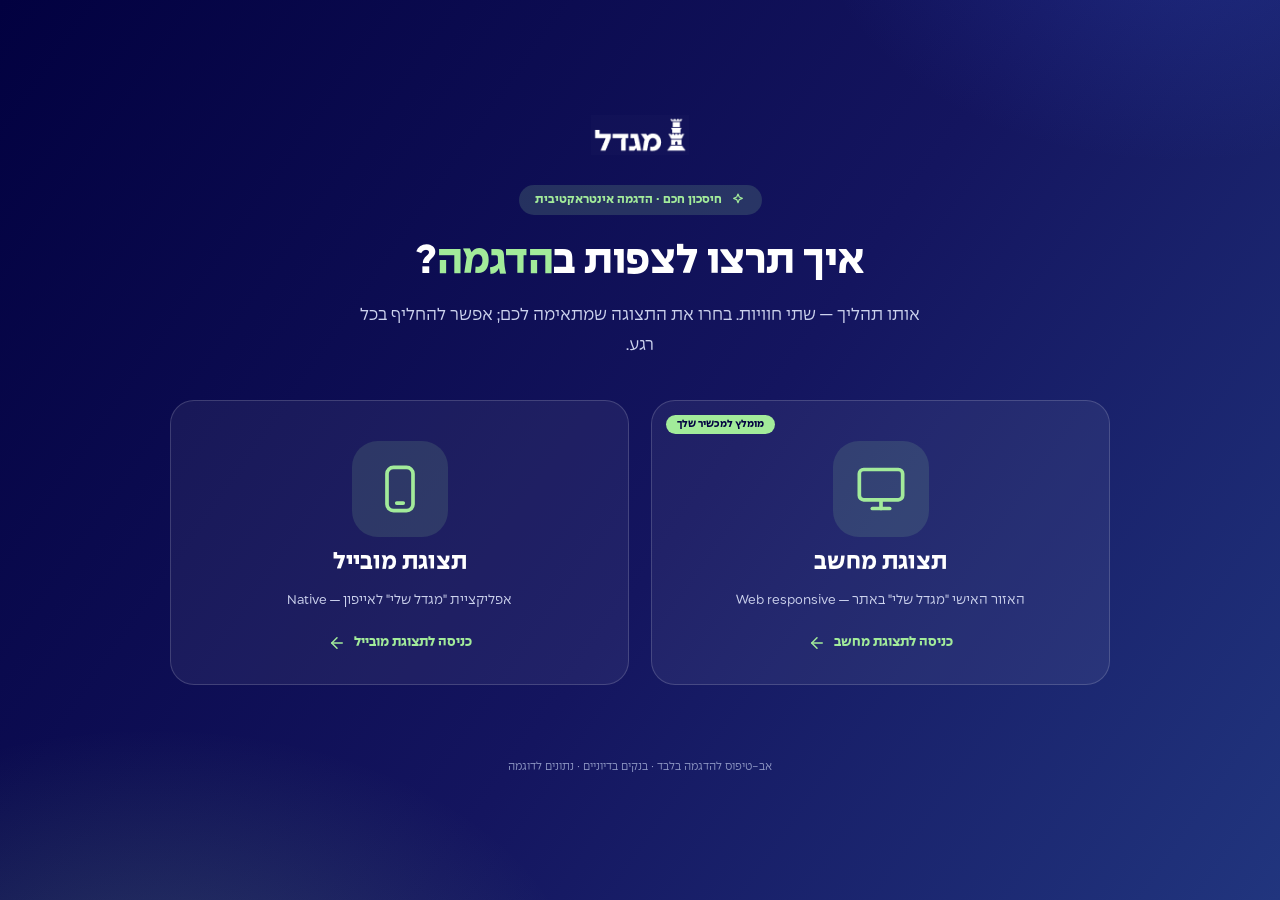
==== commit 9bf58116: "Add mobile flow + desktop/mobile view chooser - New index.html: branded chooser (desktop vs mobile)," ====
--- a/index.html
+++ b/index.html
@@ -3,155 +3,131 @@
 <head>
 <meta charset="utf-8">
 <meta name="viewport" content="width=device-width, initial-scale=1">
-<title>מגדל · חיסכון חכם — Smart Auto-Savings Flow</title>
-<link rel="preconnect" href="https://fonts.googleapis.com">
-<link rel="preconnect" href="https://fonts.gstatic.com" crossorigin>
-<link href="https://fonts.googleapis.com/css2?family=Assistant:wght@300;400;500;600;700;800&display=swap" rel="stylesheet">
+<title>מגדל · חיסכון חכם — בחירת תצוגה</title>
 <link href="tokens.css" rel="stylesheet">
-<link href="styles.css" rel="stylesheet">
-<meta name="ext-resource-dependency" content="assets/migdal-logo.png" data-resource-id="migdalLogo" />
 <meta name="ext-resource-dependency" content="assets/migdal-logo-white.png" data-resource-id="migdalLogoWhite" />
 <template id="__bundler_thumbnail" data-bg-color="#020140">
   <svg viewBox="0 0 1200 800" xmlns="http://www.w3.org/2000/svg">
     <rect width="1200" height="800" fill="#020140"/>
-    <circle cx="600" cy="360" r="150" fill="#a2eb9a"/>
-    <text x="600" y="360" font-family="Arial, sans-serif" font-size="120" font-weight="800" fill="#020140" text-anchor="middle" dominant-baseline="central">₪</text>
-    <text x="600" y="600" font-family="Arial, sans-serif" font-size="64" font-weight="800" fill="#ffffff" text-anchor="middle">חיסכון חכם</text>
+    <rect x="360" y="250" width="210" height="150" rx="14" fill="none" stroke="#a2eb9a" stroke-width="7"/>
+    <rect x="650" y="210" width="120" height="230" rx="22" fill="none" stroke="#a2eb9a" stroke-width="7"/>
+    <text x="600" y="560" font-family="Arial, sans-serif" font-size="60" font-weight="800" fill="#ffffff" text-anchor="middle">חיסכון חכם</text>
   </svg>
 </template>
+<style>
+  * { box-sizing: border-box; }
+  html, body { margin: 0; min-height: 100%; }
+  body {
+    font-family: var(--font-body, system-ui, sans-serif);
+    direction: rtl; min-height: 100vh;
+    display: flex; align-items: center; justify-content: center;
+    padding: 36px 20px; color: #fff; -webkit-font-smoothing: antialiased;
+    background: linear-gradient(125deg, #020140 0%, #14155f 55%, #21357e 100%);
+    position: relative; overflow: hidden;
+  }
+  body::before { content: ""; position: absolute; inset: 0; pointer-events: none;
+    background: radial-gradient(620px 400px at 12% 112%, rgba(162,235,154,.18), transparent 70%); }
+  body::after { content: ""; position: absolute; inset: 0; pointer-events: none;
+    background: radial-gradient(520px 360px at 92% -10%, rgba(61,101,227,.22), transparent 70%); }
+  .wrap { position: relative; width: 100%; max-width: 940px; text-align: center; }
+  .logo { height: 40px; margin: 0 auto 30px; display: block; }
+  .eyebrow { display: inline-flex; align-items: center; gap: 8px;
+    background: rgba(162,235,154,.16); color: var(--mig-green, #a2eb9a);
+    font-weight: 800; font-size: 13.5px; padding: 7px 16px; border-radius: 999px; margin-bottom: 22px; }
+  .eyebrow svg { width: 16px; height: 16px; }
+  h1 { font-family: var(--font-display, sans-serif); font-weight: 800;
+    font-size: clamp(28px, 5vw, 46px); line-height: 1.1; margin: 0 0 14px; letter-spacing: -.01em; }
+  h1 em { font-style: normal; color: var(--mig-green, #a2eb9a); }
+  .sub { font-size: clamp(15px, 2.2vw, 19px); color: #cdd3ee; margin: 0 auto 40px; max-width: 560px; line-height: 1.55; }
+  .cards { display: grid; grid-template-columns: 1fr 1fr; gap: 22px; }
+  @media (max-width: 640px) { .cards { grid-template-columns: 1fr; } }
+  .card { background: rgba(255,255,255,.06); border: 1.5px solid rgba(255,255,255,.16); border-radius: 24px;
+    padding: 40px 30px 32px; cursor: pointer; text-decoration: none; color: #fff; position: relative;
+    display: flex; flex-direction: column; align-items: center; gap: 14px;
+    transition: transform .16s, border-color .16s, background .16s, box-shadow .16s; }
+  .card:hover, .card:focus-visible { transform: translateY(-4px); border-color: var(--mig-green, #a2eb9a);
+    background: rgba(255,255,255,.1); box-shadow: 0 22px 54px rgba(0,0,0,.32); outline: none; }
+  .ic { width: 96px; height: 96px; border-radius: 26px; background: rgba(162,235,154,.13);
+    color: var(--mig-green, #a2eb9a); display: flex; align-items: center; justify-content: center; }
+  .ic svg { width: 52px; height: 52px; }
+  .card b { font-family: var(--font-display, sans-serif); font-weight: 800; font-size: 26px; }
+  .card p { margin: 0; font-size: 15px; color: #cdd3ee; line-height: 1.45; }
+  .go { margin-top: 8px; display: inline-flex; align-items: center; gap: 8px;
+    color: var(--mig-green, #a2eb9a); font-weight: 800; font-size: 15px; }
+  .go svg { width: 18px; height: 18px; }
+  .rec { position: absolute; top: 14px; left: 14px; background: var(--mig-green, #a2eb9a); color: #020140;
+    font-weight: 800; font-size: 11.5px; padding: 4px 11px; border-radius: 999px; }
+  .last { margin-top: 22px; min-height: 24px; font-size: 14px; color: #cdd3ee; }
+  .last a { color: #fff; font-weight: 800; border-bottom: 1.5px solid var(--mig-green, #a2eb9a); padding-bottom: 1px; }
+  .foot { margin-top: 30px; font-size: 12.5px; color: #8e97c4; }
+</style>
 </head>
 <body>
-<div id="root"></div>
+  <div class="wrap">
+    <img class="logo" src="assets/migdal-logo-white.png" alt="מגדל" />
+    <span class="eyebrow">
+      <svg viewBox="0 0 24 24" fill="none" stroke="currentColor" stroke-width="1.8" stroke-linecap="round" stroke-linejoin="round"><path d="M12 3l1.9 4.6L18.5 9.5 13.9 11.4 12 16l-1.9-4.6L5.5 9.5l4.6-1.9L12 3z"/></svg>
+      חיסכון חכם · הדגמה אינטראקטיבית
+    </span>
+    <h1>איך תרצו לצפות ב<em>הדגמה</em>?</h1>
+    <p class="sub">אותו תהליך — שתי חוויות. בחרו את התצוגה שמתאימה לכם; אפשר להחליף בכל רגע.</p>
 
-<script src="https://unpkg.com/react@18.3.1/umd/react.development.js" integrity="sha384-hD6/rw4ppMLGNu3tX5cjIb+uRZ7UkRJ6BPkLpg4hAu/6onKUg4lLsHAs9EBPT82L" crossorigin="anonymous"></script>
-<script src="https://unpkg.com/react-dom@18.3.1/umd/react-dom.development.js" integrity="sha384-u6aeetuaXnQ38mYT8rp6sbXaQe3NL9t+IBXmnYxwkUI2Hw4bsp2Wvmx4yRQF1uAm" crossorigin="anonymous"></script>
-<script src="https://unpkg.com/@babel/standalone@7.29.0/babel.min.js" integrity="sha384-m08KidiNqLdpJqLq95G/LEi8Qvjl/xUYll3QILypMoQ65QorJ9Lvtp2RXYGBFj1y" crossorigin="anonymous"></script>
+    <div class="cards">
+      <a class="card" id="card-desktop" href="desktop.html">
+        <span class="ic">
+          <svg viewBox="0 0 24 24" fill="none" stroke="currentColor" stroke-width="1.7" stroke-linecap="round" stroke-linejoin="round"><rect x="2" y="3" width="20" height="14" rx="2"/><line x1="8" y1="21" x2="16" y2="21"/><line x1="12" y1="17" x2="12" y2="21"/></svg>
+        </span>
+        <b>תצוגת מחשב</b>
+        <p>האזור האישי "מגדל שלי" באתר — Web responsive</p>
+        <span class="go">כניסה לתצוגת מחשב
+          <svg viewBox="0 0 24 24" fill="none" stroke="currentColor" stroke-width="2" stroke-linecap="round" stroke-linejoin="round"><line x1="19" y1="12" x2="5" y2="12"/><polyline points="12 19 5 12 12 5"/></svg>
+        </span>
+      </a>
 
-<script type="text/babel" src="chrome.jsx"></script>
-<script type="text/babel" src="screens-a.jsx"></script>
-<script type="text/babel" src="screens-b.jsx"></script>
-<script type="text/babel" src="screens-c.jsx"></script>
+      <a class="card" id="card-mobile" href="mobile.html">
+        <span class="ic">
+          <svg viewBox="0 0 24 24" fill="none" stroke="currentColor" stroke-width="1.7" stroke-linecap="round" stroke-linejoin="round"><rect x="6" y="2" width="12" height="20" rx="3"/><line x1="10.5" y1="18.5" x2="13.5" y2="18.5"/></svg>
+        </span>
+        <b>תצוגת מובייל</b>
+        <p>אפליקציית "מגדל שלי" לאייפון — Native</p>
+        <span class="go">כניסה לתצוגת מובייל
+          <svg viewBox="0 0 24 24" fill="none" stroke="currentColor" stroke-width="2" stroke-linecap="round" stroke-linejoin="round"><line x1="19" y1="12" x2="5" y2="12"/><polyline points="12 19 5 12 12 5"/></svg>
+        </span>
+      </a>
+    </div>
 
-<script type="text/babel">
-const { useState, useEffect, useRef } = React;
+    <div class="last" id="last"></div>
+    <p class="foot">אב-טיפוס להדגמה בלבד · בנקים בדיוניים · נתונים לדוגמה</p>
+  </div>
 
-const STEPS = [
-  { id: 0, label: "גילוי" },
-  { id: 1, label: "הסבר ערך" },
-  { id: 2, label: "חיבור בנק" },
-  { id: 3, label: "אשף · רצפה" },
-  { id: 4, label: "אשף · הזדמנות" },
-  { id: 5, label: "אשף · הקצאה ואישור" },
-  { id: 6, label: "אשף · יעד וסיכום" },
-  { id: 7, label: "הופעל" },
-  { id: 8, label: "דשבורד" },
-  { id: 9, label: "חודש חזק · אישור בנק" },
-];
+  <script>
+    (function () {
+      var KEY = "migdal-ss-view";
+      function choose(v) { try { localStorage.setItem(KEY, v); } catch (e) {} }
+      var dEl = document.getElementById("card-desktop");
+      var mEl = document.getElementById("card-mobile");
+      dEl.addEventListener("click", function () { choose("desktop"); });
+      mEl.addEventListener("click", function () { choose("mobile"); });
 
-const DEFAULT_WZ = {
-  floor: 500,
-  rules: {
-    cashflow: { on: true, pct: 20 },
-    ceiling: { on: false, cap: 7000 },
-    fixed: { on: false, amt: 300 },
-    salary: { on: false, pct: 10 },
-  },
-  alloc: { gemel: 60, policy: 40 },
-  approval: { floor: "auto", opp: "r2p" },
-  guard: { on: true, balanceFloor: 3000, monthlyCap: 4000 },
-  goal: 100000,
-};
+      // Recommend a view based on the visitor's device
+      var isMobile = window.matchMedia("(max-width: 768px)").matches || ("ontouchstart" in window);
+      var rec = isMobile ? mEl : dEl;
+      var badge = document.createElement("span");
+      badge.className = "rec";
+      badge.textContent = "מומלץ למכשיר שלך";
+      rec.appendChild(badge);
 
-const LS = "migdal-smart-savings-v1";
-function load() {
-  try { return JSON.parse(localStorage.getItem(LS)) || {}; } catch (e) { return {}; }
-}
-
-function App() {
-  const saved = load();
-  const [step, setStep] = useState(saved.step || 0);
-  const [activated, setActivated] = useState(saved.activated || false);
-  const [bank, setBank] = useState(saved.bank || null);
-  const [pushApproved, setPushApproved] = useState(saved.pushApproved || false);
-  const [paused, setPaused] = useState(saved.paused || false);
-  const [wz, setWz] = useState(saved.wz || DEFAULT_WZ);
-  const [toast, setToast] = useState(false);
-  const viewRef = useRef(null);
-
-  // persist
-  useEffect(() => {
-    localStorage.setItem(LS, JSON.stringify({ step, activated, bank, pushApproved, paused, wz }));
-  }, [step, activated, bank, pushApproved, paused, wz]);
-
-  function go(n) {
-    if (n === 7) setActivated(true);
-    setStep(n);
-    if (viewRef.current) viewRef.current.scrollTo({ top: 0, behavior: "auto" });
-  }
-  const upd = (patch) => setWz((p) => ({ ...p, ...patch }));
-
-  function onApprove() {
-    setPushApproved(true);
-    setToast(true);
-    setTimeout(() => setToast(false), 3600);
-  }
-
-  function reset() {
-    setStep(0); setActivated(false); setBank(null); setPushApproved(false); setPaused(false); setWz(DEFAULT_WZ);
-  }
-
-  function renderScreen() {
-    switch (step) {
-      case 0: return <HomeScreen go={go} activated={activated} surplus={2300} />;
-      case 1: return <EducationScreen go={go} />;
-      case 2: return <ConnectScreen go={go} setBank={setBank} />;
-      case 3: case 4: case 5: case 6:
-        return <WizardScreen step={step} go={go} wz={wz} upd={upd} bank={bank} />;
-      case 7: return <ConfirmScreen go={go} wz={wz} bank={bank} />;
-      case 8: return <Dashboard go={go} wz={wz} pushApproved={pushApproved} paused={paused} setPaused={setPaused} />;
-      case 9: return (
-        <React.Fragment>
-          <Dashboard go={go} wz={wz} pushApproved={pushApproved} paused={paused} setPaused={setPaused} />
-          <StrongMonth go={go} onApprove={onApprove} bank={bank} />
-        </React.Fragment>
-      );
-      default: return null;
-    }
-  }
-
-  return (
-    <React.Fragment>
-      <div className="browser">
-        <div className="browser-bar">
-          <div className="dots"><i></i><i></i><i></i></div>
-          <div className="url"><Icon name="lock" className="lock" /> my.migdal.co.il/personal/smart-savings</div>
-          <div style={{ width: 54 }}></div>
-        </div>
-        <div className="browser-view" ref={viewRef}>
-          {toast && <div className="toast"><Icon name="check" /> ₪1,500 הופקדו לקופת הגמל להשקעה · הטראקר עודכן</div>}
-          <Header onHome={() => go(0)} />
-          <SubNav active="המוצרים שלי" />
-          {renderScreen()}
-        </div>
-      </div>
-
-      {/* Flow navigator */}
-      <div className="navrail">
-        <button className="narr" disabled={step === 0} onClick={() => go(step - 1)}><Icon name="chevron-right" /></button>
-        {STEPS.map((s, i) => (
-          <React.Fragment key={s.id}>
-            {(i === 3 || i === 7) && <span className="nsep"></span>}
-            <span className={"nstep" + (step === s.id ? " cur" : "")} title={s.label} onClick={() => go(s.id)}>{s.id}</span>
-          </React.Fragment>
-        ))}
-        <span className="nlabel">{STEPS[step].label}</span>
-        <button className="narr" disabled={step === 9} onClick={() => go(step + 1)}><Icon name="chevron-left" /></button>
-      </div>
-    </React.Fragment>
-  );
-}
-
-ReactDOM.createRoot(document.getElementById("root")).render(<App />);
-</script>
+      // On return visits, offer to continue with the last choice (without forcing it)
+      try {
+        var last = localStorage.getItem(KEY);
+        if (last === "desktop" || last === "mobile") {
+          var name = last === "desktop" ? "מחשב" : "מובייל";
+          var href = last === "desktop" ? "desktop.html" : "mobile.html";
+          document.getElementById("last").innerHTML =
+            "הבחירה האחרונה שלך: תצוגת " + name + " — <a href=\"" + href + "\">המשך &rarr;</a>";
+        }
+      } catch (e) {}
+    })();
+  </script>
 </body>
 </html>
